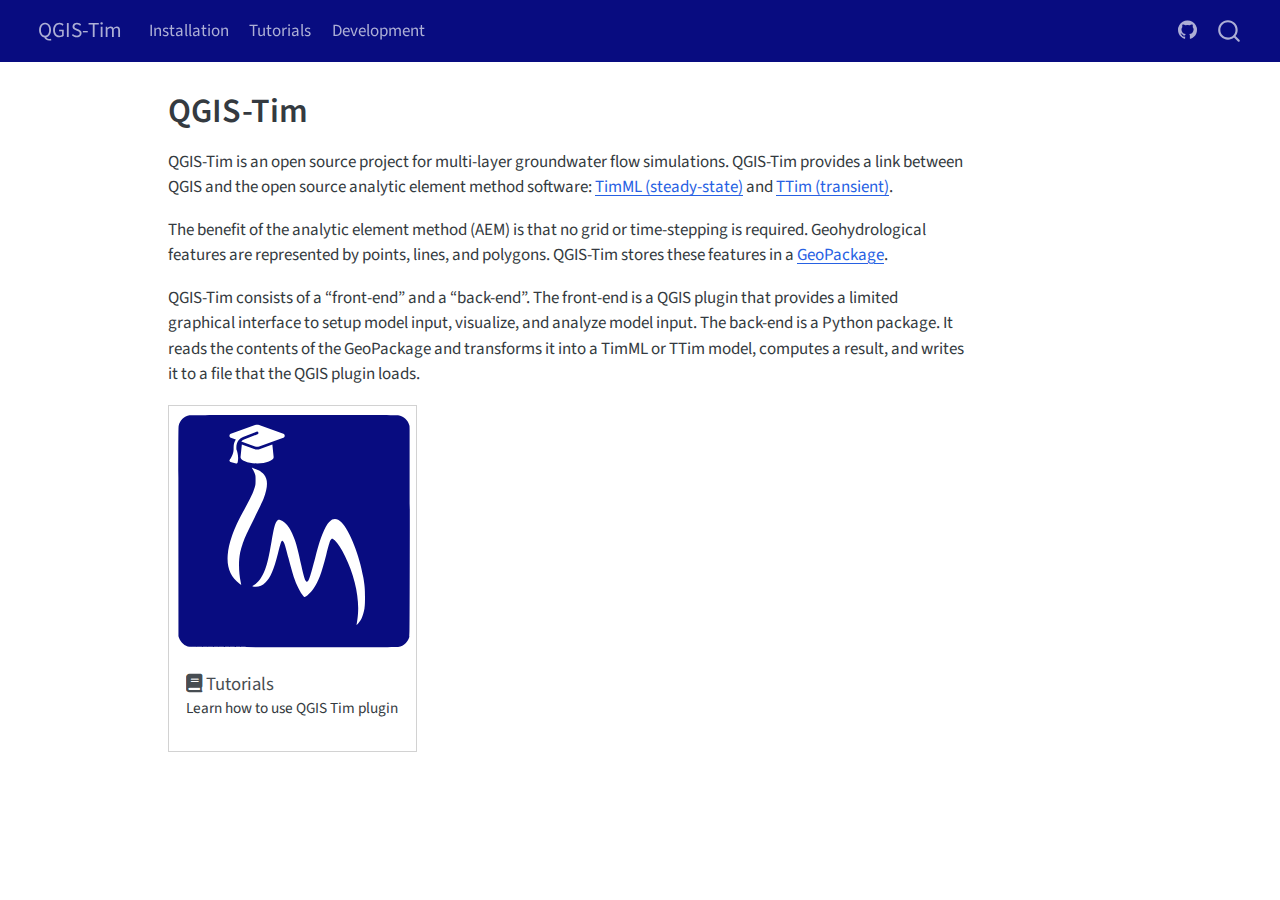
==== index.html @ b5183adb "deploy: fc6806c9f228616074c9424b7f1893e54fc0be7a" ====
<!DOCTYPE html>
<html xmlns="http://www.w3.org/1999/xhtml" lang="en" xml:lang="en"><head>

<meta charset="utf-8">
<meta name="generator" content="quarto-1.4.554">

<meta name="viewport" content="width=device-width, initial-scale=1.0, user-scalable=yes">


<title>QGIS-Tim</title>
<style>
code{white-space: pre-wrap;}
span.smallcaps{font-variant: small-caps;}
div.columns{display: flex; gap: min(4vw, 1.5em);}
div.column{flex: auto; overflow-x: auto;}
div.hanging-indent{margin-left: 1.5em; text-indent: -1.5em;}
ul.task-list{list-style: none;}
ul.task-list li input[type="checkbox"] {
  width: 0.8em;
  margin: 0 0.8em 0.2em -1em; /* quarto-specific, see https://github.com/quarto-dev/quarto-cli/issues/4556 */ 
  vertical-align: middle;
}
</style>


<script src="site_libs/quarto-nav/quarto-nav.js"></script>
<script src="site_libs/quarto-nav/headroom.min.js"></script>
<script src="site_libs/clipboard/clipboard.min.js"></script>
<script src="site_libs/quarto-search/autocomplete.umd.js"></script>
<script src="site_libs/quarto-search/fuse.min.js"></script>
<script src="site_libs/quarto-search/quarto-search.js"></script>
<meta name="quarto:offset" content="./">
<script src="site_libs/quarto-listing/list.min.js"></script>
<script src="site_libs/quarto-listing/quarto-listing.js"></script>
<script src="site_libs/quarto-html/quarto.js"></script>
<script src="site_libs/quarto-html/popper.min.js"></script>
<script src="site_libs/quarto-html/tippy.umd.min.js"></script>
<script src="site_libs/quarto-html/anchor.min.js"></script>
<link href="site_libs/quarto-html/tippy.css" rel="stylesheet">
<link href="site_libs/quarto-html/quarto-syntax-highlighting.css" rel="stylesheet" id="quarto-text-highlighting-styles">
<script src="site_libs/bootstrap/bootstrap.min.js"></script>
<link href="site_libs/bootstrap/bootstrap-icons.css" rel="stylesheet">
<link href="site_libs/bootstrap/bootstrap.min.css" rel="stylesheet" id="quarto-bootstrap" data-mode="light">
<link href="site_libs/quarto-contrib/fontawesome6-0.1.0/all.css" rel="stylesheet">
<link href="site_libs/quarto-contrib/fontawesome6-0.1.0/latex-fontsize.css" rel="stylesheet">
<script id="quarto-search-options" type="application/json">{
  "location": "navbar",
  "copy-button": false,
  "collapse-after": 3,
  "panel-placement": "end",
  "type": "overlay",
  "limit": 50,
  "keyboard-shortcut": [
    "f",
    "/",
    "s"
  ],
  "show-item-context": false,
  "language": {
    "search-no-results-text": "No results",
    "search-matching-documents-text": "matching documents",
    "search-copy-link-title": "Copy link to search",
    "search-hide-matches-text": "Hide additional matches",
    "search-more-match-text": "more match in this document",
    "search-more-matches-text": "more matches in this document",
    "search-clear-button-title": "Clear",
    "search-text-placeholder": "",
    "search-detached-cancel-button-title": "Cancel",
    "search-submit-button-title": "Submit",
    "search-label": "Search"
  }
}</script>
<script>

  window.document.addEventListener("DOMContentLoaded", function (_event) {
    const listingTargetEl = window.document.querySelector('#listing-listing .list');
    if (!listingTargetEl) {
      // No listing discovered, do not attach.
      return; 
    }

    const options = {
      valueNames: ['listing-title','listing-author','listing-image','listing-description',{ data: ['index'] },{ data: ['categories'] },{ data: ['listing-date-sort'] },{ data: ['listing-file-modified-sort'] }],
      
      searchColumns: ["listing-title","listing-author","listing-image","listing-description"],
    };

    window['quarto-listings'] = window['quarto-listings'] || {};
    window['quarto-listings']['listing-listing'] = new List('listing-listing', options);

    if (window['quarto-listing-loaded']) {
      window['quarto-listing-loaded']();
    }
  });

  window.addEventListener('hashchange',() => {
    if (window['quarto-listing-loaded']) {
      window['quarto-listing-loaded']();
    }
  })
  </script>

  <script src="https://polyfill.io/v3/polyfill.min.js?features=es6"></script>
  <script src="https://cdn.jsdelivr.net/npm/mathjax@3/es5/tex-chtml-full.js" type="text/javascript"></script>

<script type="text/javascript">
const typesetMath = (el) => {
  if (window.MathJax) {
    // MathJax Typeset
    window.MathJax.typeset([el]);
  } else if (window.katex) {
    // KaTeX Render
    var mathElements = el.getElementsByClassName("math");
    var macros = [];
    for (var i = 0; i < mathElements.length; i++) {
      var texText = mathElements[i].firstChild;
      if (mathElements[i].tagName == "SPAN") {
        window.katex.render(texText.data, mathElements[i], {
          displayMode: mathElements[i].classList.contains('display'),
          throwOnError: false,
          macros: macros,
          fleqn: false
        });
      }
    }
  }
}
window.Quarto = {
  typesetMath
};
</script>

<link rel="stylesheet" href="_static/styles.css">
</head>

<body class="nav-fixed">

<div id="quarto-search-results"></div>
  <header id="quarto-header" class="headroom fixed-top">
    <nav class="navbar navbar-expand-lg " data-bs-theme="dark">
      <div class="navbar-container container-fluid">
      <div class="navbar-brand-container mx-auto">
    <a href="./index.html" class="navbar-brand navbar-brand-logo">
    <img src="./_static/iMOD-doc-logo.svg" alt="" class="navbar-logo">
    </a>
    <a class="navbar-brand" href="./index.html">
    <span class="navbar-title">QGIS-Tim</span>
    </a>
  </div>
            <div id="quarto-search" class="" title="Search"></div>
          <button class="navbar-toggler" type="button" data-bs-toggle="collapse" data-bs-target="#navbarCollapse" aria-controls="navbarCollapse" aria-expanded="false" aria-label="Toggle navigation" onclick="if (window.quartoToggleHeadroom) { window.quartoToggleHeadroom(); }">
  <span class="navbar-toggler-icon"></span>
</button>
          <div class="collapse navbar-collapse" id="navbarCollapse">
            <ul class="navbar-nav navbar-nav-scroll me-auto">
  <li class="nav-item">
    <a class="nav-link" href="./install.html"> 
<span class="menu-text">Installation</span></a>
  </li>  
  <li class="nav-item">
    <a class="nav-link" href="./tutorial.html"> 
<span class="menu-text">Tutorials</span></a>
  </li>  
  <li class="nav-item">
    <a class="nav-link" href="./developer.html"> 
<span class="menu-text">Development</span></a>
  </li>  
</ul>
            <ul class="navbar-nav navbar-nav-scroll ms-auto">
  <li class="nav-item compact">
    <a class="nav-link" href="https://github.com/Deltares/QGIS-Tim"> <i class="bi bi-github" role="img" aria-label="GitHub">
</i> 
<span class="menu-text"></span></a>
  </li>  
</ul>
          </div> <!-- /navcollapse -->
          <div class="quarto-navbar-tools">
</div>
      </div> <!-- /container-fluid -->
    </nav>
</header>
<!-- content -->
<div id="quarto-content" class="quarto-container page-columns page-rows-contents page-layout-article page-navbar">
<!-- sidebar -->
<!-- margin-sidebar -->
    <div id="quarto-margin-sidebar" class="sidebar margin-sidebar">
        
    </div>
<!-- main -->
<main class="content" id="quarto-document-content">

<header id="title-block-header" class="quarto-title-block default">
<div class="quarto-title">
<h1 class="title">QGIS-Tim</h1>
</div>



<div class="quarto-title-meta">

    
  
    
  </div>
  


</header>


<p>QGIS-Tim is an open source project for multi-layer groundwater flow simulations. QGIS-Tim provides a link between QGIS and the open source analytic element method software: <a href="https://github.com/mbakker7/timml">TimML (steady-state)</a> and <a href="https://github.com/mbakker7/ttim">TTim (transient)</a>.</p>
<p>The benefit of the analytic element method (AEM) is that no grid or time-stepping is required. Geohydrological features are represented by points, lines, and polygons. QGIS-Tim stores these features in a <a href="https://www.geopackage.org/">GeoPackage</a>.</p>
<p>QGIS-Tim consists of a “front-end” and a “back-end”. The front-end is a QGIS plugin that provides a limited graphical interface to setup model input, visualize, and analyze model input. The back-end is a Python package. It reads the contents of the GeoPackage and transforms it into a TimML or TTim model, computes a result, and writes it to a file that the QGIS plugin loads.</p>




<div class="quarto-listing quarto-listing-container-grid" id="listing-listing">
<div class="list grid quarto-listing-cols-3">
<div class="g-col-1" data-index="0" data-listing-file-modified-sort="1716797089364" data-listing-reading-time-sort="1" data-listing-word-count-sort="58">
<a href="./tutorial.html" class="quarto-grid-link">
<div class="quarto-grid-item card h-100 card-left">
<p class="card-img-top">
<img src="./figures/logo/iMOD-tutorial.svg" class="thumbnail-image card-img" style="height: 250px;">
</p>
<div class="card-body post-contents">
<h5 class="no-anchor card-title listing-title">
<i class="fa-solid fa-book" aria-label="book"></i> Tutorials
</h5>
<div class="card-text listing-description">
Learn how to use QGIS Tim plugin
</div>
<div class="card-attribution card-text-small start">
<div class="listing-author">

</div>
</div>
</div>
</div>
</a>
</div>
</div>
<div class="listing-no-matching d-none">
No matching items
</div>
</div></main> <!-- /main -->
<script id="quarto-html-after-body" type="application/javascript">
window.document.addEventListener("DOMContentLoaded", function (event) {
  const toggleBodyColorMode = (bsSheetEl) => {
    const mode = bsSheetEl.getAttribute("data-mode");
    const bodyEl = window.document.querySelector("body");
    if (mode === "dark") {
      bodyEl.classList.add("quarto-dark");
      bodyEl.classList.remove("quarto-light");
    } else {
      bodyEl.classList.add("quarto-light");
      bodyEl.classList.remove("quarto-dark");
    }
  }
  const toggleBodyColorPrimary = () => {
    const bsSheetEl = window.document.querySelector("link#quarto-bootstrap");
    if (bsSheetEl) {
      toggleBodyColorMode(bsSheetEl);
    }
  }
  toggleBodyColorPrimary();  
  const icon = "";
  const anchorJS = new window.AnchorJS();
  anchorJS.options = {
    placement: 'right',
    icon: icon
  };
  anchorJS.add('.anchored');
  const isCodeAnnotation = (el) => {
    for (const clz of el.classList) {
      if (clz.startsWith('code-annotation-')) {                     
        return true;
      }
    }
    return false;
  }
  const clipboard = new window.ClipboardJS('.code-copy-button', {
    text: function(trigger) {
      const codeEl = trigger.previousElementSibling.cloneNode(true);
      for (const childEl of codeEl.children) {
        if (isCodeAnnotation(childEl)) {
          childEl.remove();
        }
      }
      return codeEl.innerText;
    }
  });
  clipboard.on('success', function(e) {
    // button target
    const button = e.trigger;
    // don't keep focus
    button.blur();
    // flash "checked"
    button.classList.add('code-copy-button-checked');
    var currentTitle = button.getAttribute("title");
    button.setAttribute("title", "Copied!");
    let tooltip;
    if (window.bootstrap) {
      button.setAttribute("data-bs-toggle", "tooltip");
      button.setAttribute("data-bs-placement", "left");
      button.setAttribute("data-bs-title", "Copied!");
      tooltip = new bootstrap.Tooltip(button, 
        { trigger: "manual", 
          customClass: "code-copy-button-tooltip",
          offset: [0, -8]});
      tooltip.show();    
    }
    setTimeout(function() {
      if (tooltip) {
        tooltip.hide();
        button.removeAttribute("data-bs-title");
        button.removeAttribute("data-bs-toggle");
        button.removeAttribute("data-bs-placement");
      }
      button.setAttribute("title", currentTitle);
      button.classList.remove('code-copy-button-checked');
    }, 1000);
    // clear code selection
    e.clearSelection();
  });
    var localhostRegex = new RegExp(/^(?:http|https):\/\/localhost\:?[0-9]*\//);
    var mailtoRegex = new RegExp(/^mailto:/);
      var filterRegex = new RegExp('/' + window.location.host + '/');
    var isInternal = (href) => {
        return filterRegex.test(href) || localhostRegex.test(href) || mailtoRegex.test(href);
    }
    // Inspect non-navigation links and adorn them if external
 	var links = window.document.querySelectorAll('a[href]:not(.nav-link):not(.navbar-brand):not(.toc-action):not(.sidebar-link):not(.sidebar-item-toggle):not(.pagination-link):not(.no-external):not([aria-hidden]):not(.dropdown-item):not(.quarto-navigation-tool)');
    for (var i=0; i<links.length; i++) {
      const link = links[i];
      if (!isInternal(link.href)) {
        // undo the damage that might have been done by quarto-nav.js in the case of
        // links that we want to consider external
        if (link.dataset.originalHref !== undefined) {
          link.href = link.dataset.originalHref;
        }
      }
    }
  function tippyHover(el, contentFn, onTriggerFn, onUntriggerFn) {
    const config = {
      allowHTML: true,
      maxWidth: 500,
      delay: 100,
      arrow: false,
      appendTo: function(el) {
          return el.parentElement;
      },
      interactive: true,
      interactiveBorder: 10,
      theme: 'quarto',
      placement: 'bottom-start',
    };
    if (contentFn) {
      config.content = contentFn;
    }
    if (onTriggerFn) {
      config.onTrigger = onTriggerFn;
    }
    if (onUntriggerFn) {
      config.onUntrigger = onUntriggerFn;
    }
    window.tippy(el, config); 
  }
  const noterefs = window.document.querySelectorAll('a[role="doc-noteref"]');
  for (var i=0; i<noterefs.length; i++) {
    const ref = noterefs[i];
    tippyHover(ref, function() {
      // use id or data attribute instead here
      let href = ref.getAttribute('data-footnote-href') || ref.getAttribute('href');
      try { href = new URL(href).hash; } catch {}
      const id = href.replace(/^#\/?/, "");
      const note = window.document.getElementById(id);
      if (note) {
        return note.innerHTML;
      } else {
        return "";
      }
    });
  }
  const xrefs = window.document.querySelectorAll('a.quarto-xref');
  const processXRef = (id, note) => {
    // Strip column container classes
    const stripColumnClz = (el) => {
      el.classList.remove("page-full", "page-columns");
      if (el.children) {
        for (const child of el.children) {
          stripColumnClz(child);
        }
      }
    }
    stripColumnClz(note)
    if (id === null || id.startsWith('sec-')) {
      // Special case sections, only their first couple elements
      const container = document.createElement("div");
      if (note.children && note.children.length > 2) {
        container.appendChild(note.children[0].cloneNode(true));
        for (let i = 1; i < note.children.length; i++) {
          const child = note.children[i];
          if (child.tagName === "P" && child.innerText === "") {
            continue;
          } else {
            container.appendChild(child.cloneNode(true));
            break;
          }
        }
        if (window.Quarto?.typesetMath) {
          window.Quarto.typesetMath(container);
        }
        return container.innerHTML
      } else {
        if (window.Quarto?.typesetMath) {
          window.Quarto.typesetMath(note);
        }
        return note.innerHTML;
      }
    } else {
      // Remove any anchor links if they are present
      const anchorLink = note.querySelector('a.anchorjs-link');
      if (anchorLink) {
        anchorLink.remove();
      }
      if (window.Quarto?.typesetMath) {
        window.Quarto.typesetMath(note);
      }
      // TODO in 1.5, we should make sure this works without a callout special case
      if (note.classList.contains("callout")) {
        return note.outerHTML;
      } else {
        return note.innerHTML;
      }
    }
  }
  for (var i=0; i<xrefs.length; i++) {
    const xref = xrefs[i];
    tippyHover(xref, undefined, function(instance) {
      instance.disable();
      let url = xref.getAttribute('href');
      let hash = undefined; 
      if (url.startsWith('#')) {
        hash = url;
      } else {
        try { hash = new URL(url).hash; } catch {}
      }
      if (hash) {
        const id = hash.replace(/^#\/?/, "");
        const note = window.document.getElementById(id);
        if (note !== null) {
          try {
            const html = processXRef(id, note.cloneNode(true));
            instance.setContent(html);
          } finally {
            instance.enable();
            instance.show();
          }
        } else {
          // See if we can fetch this
          fetch(url.split('#')[0])
          .then(res => res.text())
          .then(html => {
            const parser = new DOMParser();
            const htmlDoc = parser.parseFromString(html, "text/html");
            const note = htmlDoc.getElementById(id);
            if (note !== null) {
              const html = processXRef(id, note);
              instance.setContent(html);
            } 
          }).finally(() => {
            instance.enable();
            instance.show();
          });
        }
      } else {
        // See if we can fetch a full url (with no hash to target)
        // This is a special case and we should probably do some content thinning / targeting
        fetch(url)
        .then(res => res.text())
        .then(html => {
          const parser = new DOMParser();
          const htmlDoc = parser.parseFromString(html, "text/html");
          const note = htmlDoc.querySelector('main.content');
          if (note !== null) {
            // This should only happen for chapter cross references
            // (since there is no id in the URL)
            // remove the first header
            if (note.children.length > 0 && note.children[0].tagName === "HEADER") {
              note.children[0].remove();
            }
            const html = processXRef(null, note);
            instance.setContent(html);
          } 
        }).finally(() => {
          instance.enable();
          instance.show();
        });
      }
    }, function(instance) {
    });
  }
      let selectedAnnoteEl;
      const selectorForAnnotation = ( cell, annotation) => {
        let cellAttr = 'data-code-cell="' + cell + '"';
        let lineAttr = 'data-code-annotation="' +  annotation + '"';
        const selector = 'span[' + cellAttr + '][' + lineAttr + ']';
        return selector;
      }
      const selectCodeLines = (annoteEl) => {
        const doc = window.document;
        const targetCell = annoteEl.getAttribute("data-target-cell");
        const targetAnnotation = annoteEl.getAttribute("data-target-annotation");
        const annoteSpan = window.document.querySelector(selectorForAnnotation(targetCell, targetAnnotation));
        const lines = annoteSpan.getAttribute("data-code-lines").split(",");
        const lineIds = lines.map((line) => {
          return targetCell + "-" + line;
        })
        let top = null;
        let height = null;
        let parent = null;
        if (lineIds.length > 0) {
            //compute the position of the single el (top and bottom and make a div)
            const el = window.document.getElementById(lineIds[0]);
            top = el.offsetTop;
            height = el.offsetHeight;
            parent = el.parentElement.parentElement;
          if (lineIds.length > 1) {
            const lastEl = window.document.getElementById(lineIds[lineIds.length - 1]);
            const bottom = lastEl.offsetTop + lastEl.offsetHeight;
            height = bottom - top;
          }
          if (top !== null && height !== null && parent !== null) {
            // cook up a div (if necessary) and position it 
            let div = window.document.getElementById("code-annotation-line-highlight");
            if (div === null) {
              div = window.document.createElement("div");
              div.setAttribute("id", "code-annotation-line-highlight");
              div.style.position = 'absolute';
              parent.appendChild(div);
            }
            div.style.top = top - 2 + "px";
            div.style.height = height + 4 + "px";
            div.style.left = 0;
            let gutterDiv = window.document.getElementById("code-annotation-line-highlight-gutter");
            if (gutterDiv === null) {
              gutterDiv = window.document.createElement("div");
              gutterDiv.setAttribute("id", "code-annotation-line-highlight-gutter");
              gutterDiv.style.position = 'absolute';
              const codeCell = window.document.getElementById(targetCell);
              const gutter = codeCell.querySelector('.code-annotation-gutter');
              gutter.appendChild(gutterDiv);
            }
            gutterDiv.style.top = top - 2 + "px";
            gutterDiv.style.height = height + 4 + "px";
          }
          selectedAnnoteEl = annoteEl;
        }
      };
      const unselectCodeLines = () => {
        const elementsIds = ["code-annotation-line-highlight", "code-annotation-line-highlight-gutter"];
        elementsIds.forEach((elId) => {
          const div = window.document.getElementById(elId);
          if (div) {
            div.remove();
          }
        });
        selectedAnnoteEl = undefined;
      };
        // Handle positioning of the toggle
    window.addEventListener(
      "resize",
      throttle(() => {
        elRect = undefined;
        if (selectedAnnoteEl) {
          selectCodeLines(selectedAnnoteEl);
        }
      }, 10)
    );
    function throttle(fn, ms) {
    let throttle = false;
    let timer;
      return (...args) => {
        if(!throttle) { // first call gets through
            fn.apply(this, args);
            throttle = true;
        } else { // all the others get throttled
            if(timer) clearTimeout(timer); // cancel #2
            timer = setTimeout(() => {
              fn.apply(this, args);
              timer = throttle = false;
            }, ms);
        }
      };
    }
      // Attach click handler to the DT
      const annoteDls = window.document.querySelectorAll('dt[data-target-cell]');
      for (const annoteDlNode of annoteDls) {
        annoteDlNode.addEventListener('click', (event) => {
          const clickedEl = event.target;
          if (clickedEl !== selectedAnnoteEl) {
            unselectCodeLines();
            const activeEl = window.document.querySelector('dt[data-target-cell].code-annotation-active');
            if (activeEl) {
              activeEl.classList.remove('code-annotation-active');
            }
            selectCodeLines(clickedEl);
            clickedEl.classList.add('code-annotation-active');
          } else {
            // Unselect the line
            unselectCodeLines();
            clickedEl.classList.remove('code-annotation-active');
          }
        });
      }
  const findCites = (el) => {
    const parentEl = el.parentElement;
    if (parentEl) {
      const cites = parentEl.dataset.cites;
      if (cites) {
        return {
          el,
          cites: cites.split(' ')
        };
      } else {
        return findCites(el.parentElement)
      }
    } else {
      return undefined;
    }
  };
  var bibliorefs = window.document.querySelectorAll('a[role="doc-biblioref"]');
  for (var i=0; i<bibliorefs.length; i++) {
    const ref = bibliorefs[i];
    const citeInfo = findCites(ref);
    if (citeInfo) {
      tippyHover(citeInfo.el, function() {
        var popup = window.document.createElement('div');
        citeInfo.cites.forEach(function(cite) {
          var citeDiv = window.document.createElement('div');
          citeDiv.classList.add('hanging-indent');
          citeDiv.classList.add('csl-entry');
          var biblioDiv = window.document.getElementById('ref-' + cite);
          if (biblioDiv) {
            citeDiv.innerHTML = biblioDiv.innerHTML;
          }
          popup.appendChild(citeDiv);
        });
        return popup.innerHTML;
      });
    }
  }
});
</script>
</div> <!-- /content -->




</body></html>
---- site_libs/quarto-html/tippy.css ----
.tippy-box[data-animation=fade][data-state=hidden]{opacity:0}[data-tippy-root]{max-width:calc(100vw - 10px)}.tippy-box{position:relative;background-color:#333;color:#fff;border-radius:4px;font-size:14px;line-height:1.4;white-space:normal;outline:0;transition-property:transform,visibility,opacity}.tippy-box[data-placement^=top]>.tippy-arrow{bottom:0}.tippy-box[data-placement^=top]>.tippy-arrow:before{bottom:-7px;left:0;border-width:8px 8px 0;border-top-color:initial;transform-origin:center top}.tippy-box[data-placement^=bottom]>.tippy-arrow{top:0}.tippy-box[data-placement^=bottom]>.tippy-arrow:before{top:-7px;left:0;border-width:0 8px 8px;border-bottom-color:initial;transform-origin:center bottom}.tippy-box[data-placement^=left]>.tippy-arrow{right:0}.tippy-box[data-placement^=left]>.tippy-arrow:before{border-width:8px 0 8px 8px;border-left-color:initial;right:-7px;transform-origin:center left}.tippy-box[data-placement^=right]>.tippy-arrow{left:0}.tippy-box[data-placement^=right]>.tippy-arrow:before{left:-7px;border-width:8px 8px 8px 0;border-right-color:initial;transform-origin:center right}.tippy-box[data-inertia][data-state=visible]{transition-timing-function:cubic-bezier(.54,1.5,.38,1.11)}.tippy-arrow{width:16px;height:16px;color:#333}.tippy-arrow:before{content:"";position:absolute;border-color:transparent;border-style:solid}.tippy-content{position:relative;padding:5px 9px;z-index:1}
---- site_libs/quarto-html/quarto-syntax-highlighting.css ----
/* quarto syntax highlight colors */
:root {
  --quarto-hl-ot-color: #003B4F;
  --quarto-hl-at-color: #657422;
  --quarto-hl-ss-color: #20794D;
  --quarto-hl-an-color: #5E5E5E;
  --quarto-hl-fu-color: #4758AB;
  --quarto-hl-st-color: #20794D;
  --quarto-hl-cf-color: #003B4F;
  --quarto-hl-op-color: #5E5E5E;
  --quarto-hl-er-color: #AD0000;
  --quarto-hl-bn-color: #AD0000;
  --quarto-hl-al-color: #AD0000;
  --quarto-hl-va-color: #111111;
  --quarto-hl-bu-color: inherit;
  --quarto-hl-ex-color: inherit;
  --quarto-hl-pp-color: #AD0000;
  --quarto-hl-in-color: #5E5E5E;
  --quarto-hl-vs-color: #20794D;
  --quarto-hl-wa-color: #5E5E5E;
  --quarto-hl-do-color: #5E5E5E;
  --quarto-hl-im-color: #00769E;
  --quarto-hl-ch-color: #20794D;
  --quarto-hl-dt-color: #AD0000;
  --quarto-hl-fl-color: #AD0000;
  --quarto-hl-co-color: #5E5E5E;
  --quarto-hl-cv-color: #5E5E5E;
  --quarto-hl-cn-color: #8f5902;
  --quarto-hl-sc-color: #5E5E5E;
  --quarto-hl-dv-color: #AD0000;
  --quarto-hl-kw-color: #003B4F;
}

/* other quarto variables */
:root {
  --quarto-font-monospace: SFMono-Regular, Menlo, Monaco, Consolas, "Liberation Mono", "Courier New", monospace;
}

pre > code.sourceCode > span {
  color: #003B4F;
}

code span {
  color: #003B4F;
}

code.sourceCode > span {
  color: #003B4F;
}

div.sourceCode,
div.sourceCode pre.sourceCode {
  color: #003B4F;
}

code span.ot {
  color: #003B4F;
  font-style: inherit;
}

code span.at {
  color: #657422;
  font-style: inherit;
}

code span.ss {
  color: #20794D;
  font-style: inherit;
}

code span.an {
  color: #5E5E5E;
  font-style: inherit;
}

code span.fu {
  color: #4758AB;
  font-style: inherit;
}

code span.st {
  color: #20794D;
  font-style: inherit;
}

code span.cf {
  color: #003B4F;
  font-style: inherit;
}

code span.op {
  color: #5E5E5E;
  font-style: inherit;
}

code span.er {
  color: #AD0000;
  font-style: inherit;
}

code span.bn {
  color: #AD0000;
  font-style: inherit;
}

code span.al {
  color: #AD0000;
  font-style: inherit;
}

code span.va {
  color: #111111;
  font-style: inherit;
}

code span.bu {
  font-style: inherit;
}

code span.ex {
  font-style: inherit;
}

code span.pp {
  color: #AD0000;
  font-style: inherit;
}

code span.in {
  color: #5E5E5E;
  font-style: inherit;
}

code span.vs {
  color: #20794D;
  font-style: inherit;
}

code span.wa {
  color: #5E5E5E;
  font-style: italic;
}

code span.do {
  color: #5E5E5E;
  font-style: italic;
}

code span.im {
  color: #00769E;
  font-style: inherit;
}

code span.ch {
  color: #20794D;
  font-style: inherit;
}

code span.dt {
  color: #AD0000;
  font-style: inherit;
}

code span.fl {
  color: #AD0000;
  font-style: inherit;
}

code span.co {
  color: #5E5E5E;
  font-style: inherit;
}

code span.cv {
  color: #5E5E5E;
  font-style: italic;
}

code span.cn {
  color: #8f5902;
  font-style: inherit;
}

code span.sc {
  color: #5E5E5E;
  font-style: inherit;
}

code span.dv {
  color: #AD0000;
  font-style: inherit;
}

code span.kw {
  color: #003B4F;
  font-style: inherit;
}

.prevent-inlining {
  content: "</";
}

/*# sourceMappingURL=debc5d5d77c3f9108843748ff7464032.css.map */
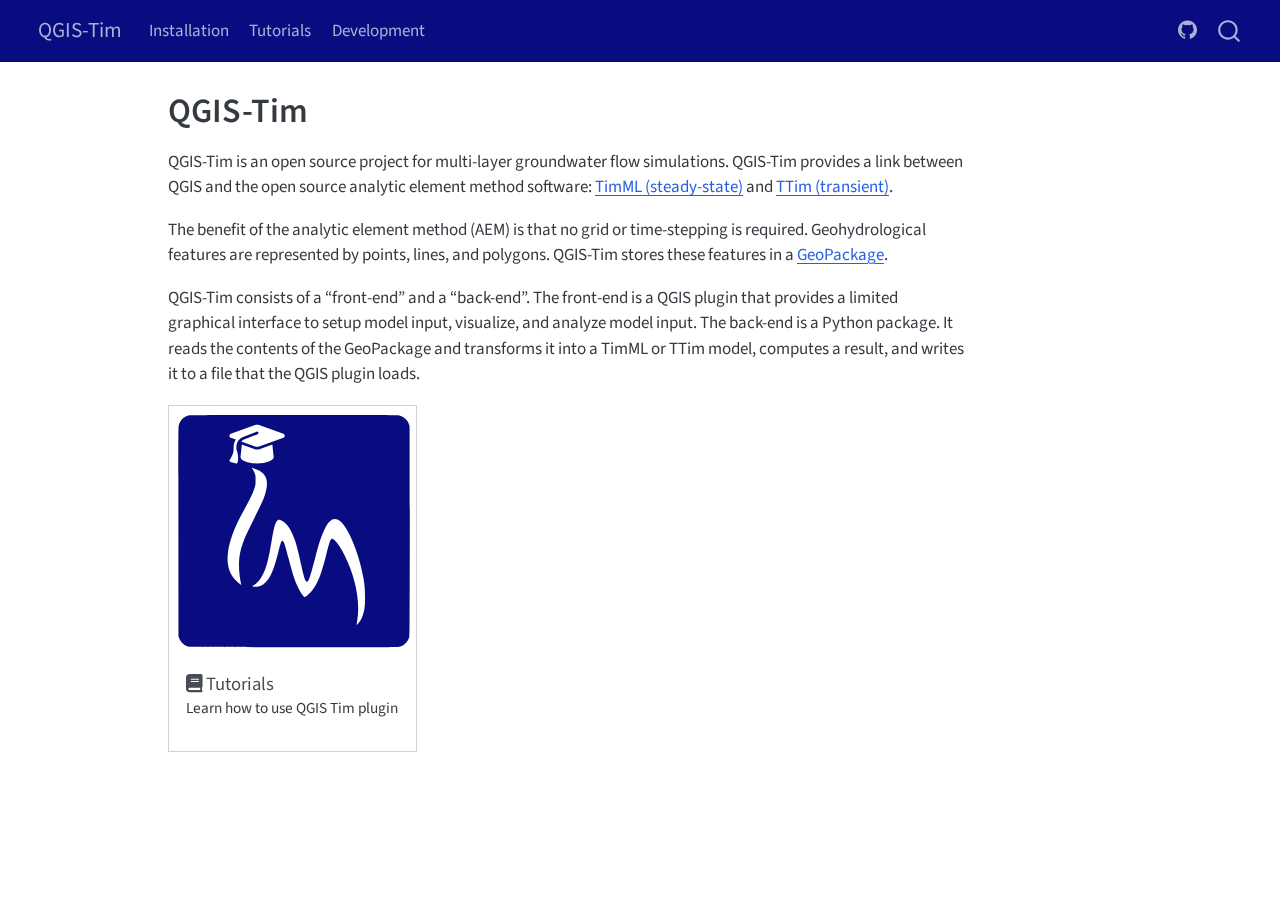
==== commit 79241b8f: "deploy: 3828529b219975ec797ae4420f4074a156e08348" ====
--- a/index.html
+++ b/index.html
@@ -2,7 +2,7 @@
 <html xmlns="http://www.w3.org/1999/xhtml" lang="en" xml:lang="en"><head>
 
 <meta charset="utf-8">
-<meta name="generator" content="quarto-1.4.554">
+<meta name="generator" content="quarto-1.6.39">
 
 <meta name="viewport" content="width=device-width, initial-scale=1.0, user-scalable=yes">
 
@@ -37,10 +37,10 @@
 <script src="site_libs/quarto-html/tippy.umd.min.js"></script>
 <script src="site_libs/quarto-html/anchor.min.js"></script>
 <link href="site_libs/quarto-html/tippy.css" rel="stylesheet">
-<link href="site_libs/quarto-html/quarto-syntax-highlighting.css" rel="stylesheet" id="quarto-text-highlighting-styles">
+<link href="site_libs/quarto-html/quarto-syntax-highlighting-e26003cea8cd680ca0c55a263523d882.css" rel="stylesheet" id="quarto-text-highlighting-styles">
 <script src="site_libs/bootstrap/bootstrap.min.js"></script>
 <link href="site_libs/bootstrap/bootstrap-icons.css" rel="stylesheet">
-<link href="site_libs/bootstrap/bootstrap.min.css" rel="stylesheet" id="quarto-bootstrap" data-mode="light">
+<link href="site_libs/bootstrap/bootstrap-84ede947b78ad032198a25618006d6bf.min.css" rel="stylesheet" append-hash="true" id="quarto-bootstrap" data-mode="light">
 <link href="site_libs/quarto-contrib/fontawesome6-0.1.0/all.css" rel="stylesheet">
 <link href="site_libs/quarto-contrib/fontawesome6-0.1.0/latex-fontsize.css" rel="stylesheet">
 <script id="quarto-search-options" type="application/json">{
@@ -100,7 +100,7 @@
   })
   </script>
 
-  <script src="https://polyfill.io/v3/polyfill.min.js?features=es6"></script>
+  <script src="https://cdnjs.cloudflare.com/polyfill/v3/polyfill.min.js?features=es6"></script>
   <script src="https://cdn.jsdelivr.net/npm/mathjax@3/es5/tex-chtml-full.js" type="text/javascript"></script>
 
 <script type="text/javascript">
@@ -148,7 +148,7 @@
     </a>
   </div>
             <div id="quarto-search" class="" title="Search"></div>
-          <button class="navbar-toggler" type="button" data-bs-toggle="collapse" data-bs-target="#navbarCollapse" aria-controls="navbarCollapse" aria-expanded="false" aria-label="Toggle navigation" onclick="if (window.quartoToggleHeadroom) { window.quartoToggleHeadroom(); }">
+          <button class="navbar-toggler" type="button" data-bs-toggle="collapse" data-bs-target="#navbarCollapse" aria-controls="navbarCollapse" role="menu" aria-expanded="false" aria-label="Toggle navigation" onclick="if (window.quartoToggleHeadroom) { window.quartoToggleHeadroom(); }">
   <span class="navbar-toggler-icon"></span>
 </button>
           <div class="collapse navbar-collapse" id="navbarCollapse">
@@ -174,7 +174,7 @@
   </li>  
 </ul>
           </div> <!-- /navcollapse -->
-          <div class="quarto-navbar-tools">
+            <div class="quarto-navbar-tools">
 </div>
       </div> <!-- /container-fluid -->
     </nav>
@@ -183,7 +183,7 @@
 <div id="quarto-content" class="quarto-container page-columns page-rows-contents page-layout-article page-navbar">
 <!-- sidebar -->
 <!-- margin-sidebar -->
-    <div id="quarto-margin-sidebar" class="sidebar margin-sidebar">
+    <div id="quarto-margin-sidebar" class="sidebar margin-sidebar zindex-bottom">
         
     </div>
 <!-- main -->
@@ -217,11 +217,11 @@
 
 <div class="quarto-listing quarto-listing-container-grid" id="listing-listing">
 <div class="list grid quarto-listing-cols-3">
-<div class="g-col-1" data-index="0" data-listing-file-modified-sort="1716797089364" data-listing-reading-time-sort="1" data-listing-word-count-sort="58">
+<div class="g-col-1" data-index="0" data-listing-file-modified-sort="1733232716726" data-listing-reading-time-sort="1" data-listing-word-count-sort="58">
 <a href="./tutorial.html" class="quarto-grid-link">
 <div class="quarto-grid-item card h-100 card-left">
 <p class="card-img-top">
-<img src="./figures/logo/iMOD-tutorial.svg" class="thumbnail-image card-img" style="height: 250px;">
+<img loading="lazy" src="./figures/logo/iMOD-tutorial.svg" class="thumbnail-image card-img" style="height: 250px;">
 </p>
 <div class="card-body post-contents">
 <h5 class="no-anchor card-title listing-title">
@@ -279,18 +279,7 @@
     }
     return false;
   }
-  const clipboard = new window.ClipboardJS('.code-copy-button', {
-    text: function(trigger) {
-      const codeEl = trigger.previousElementSibling.cloneNode(true);
-      for (const childEl of codeEl.children) {
-        if (isCodeAnnotation(childEl)) {
-          childEl.remove();
-        }
-      }
-      return codeEl.innerText;
-    }
-  });
-  clipboard.on('success', function(e) {
+  const onCopySuccess = function(e) {
     // button target
     const button = e.trigger;
     // don't keep focus
@@ -322,7 +311,27 @@
     }, 1000);
     // clear code selection
     e.clearSelection();
+  }
+  const getTextToCopy = function(trigger) {
+      const codeEl = trigger.previousElementSibling.cloneNode(true);
+      for (const childEl of codeEl.children) {
+        if (isCodeAnnotation(childEl)) {
+          childEl.remove();
+        }
+      }
+      return codeEl.innerText;
+  }
+  const clipboard = new window.ClipboardJS('.code-copy-button:not([data-in-quarto-modal])', {
+    text: getTextToCopy
   });
+  clipboard.on('success', onCopySuccess);
+  if (window.document.getElementById('quarto-embedded-source-code-modal')) {
+    const clipboardModal = new window.ClipboardJS('.code-copy-button[data-in-quarto-modal]', {
+      text: getTextToCopy,
+      container: window.document.getElementById('quarto-embedded-source-code-modal')
+    });
+    clipboardModal.on('success', onCopySuccess);
+  }
     var localhostRegex = new RegExp(/^(?:http|https):\/\/localhost\:?[0-9]*\//);
     var mailtoRegex = new RegExp(/^mailto:/);
       var filterRegex = new RegExp('/' + window.location.host + '/');
@@ -330,7 +339,7 @@
         return filterRegex.test(href) || localhostRegex.test(href) || mailtoRegex.test(href);
     }
     // Inspect non-navigation links and adorn them if external
- 	var links = window.document.querySelectorAll('a[href]:not(.nav-link):not(.navbar-brand):not(.toc-action):not(.sidebar-link):not(.sidebar-item-toggle):not(.pagination-link):not(.no-external):not([aria-hidden]):not(.dropdown-item):not(.quarto-navigation-tool)');
+ 	var links = window.document.querySelectorAll('a[href]:not(.nav-link):not(.navbar-brand):not(.toc-action):not(.sidebar-link):not(.sidebar-item-toggle):not(.pagination-link):not(.no-external):not([aria-hidden]):not(.dropdown-item):not(.quarto-navigation-tool):not(.about-link)');
     for (var i=0; i<links.length; i++) {
       const link = links[i];
       if (!isInternal(link.href)) {
@@ -427,7 +436,6 @@
       if (window.Quarto?.typesetMath) {
         window.Quarto.typesetMath(note);
       }
-      // TODO in 1.5, we should make sure this works without a callout special case
       if (note.classList.contains("callout")) {
         return note.outerHTML;
       } else {
--- a/site_libs/quarto-html/quarto-syntax-highlighting-e26003cea8cd680ca0c55a263523d882.css
+++ b/site_libs/quarto-html/quarto-syntax-highlighting-e26003cea8cd680ca0c55a263523d882.css
@@ -0,0 +1,205 @@
+/* quarto syntax highlight colors */
+:root {
+  --quarto-hl-ot-color: #003B4F;
+  --quarto-hl-at-color: #657422;
+  --quarto-hl-ss-color: #20794D;
+  --quarto-hl-an-color: #5E5E5E;
+  --quarto-hl-fu-color: #4758AB;
+  --quarto-hl-st-color: #20794D;
+  --quarto-hl-cf-color: #003B4F;
+  --quarto-hl-op-color: #5E5E5E;
+  --quarto-hl-er-color: #AD0000;
+  --quarto-hl-bn-color: #AD0000;
+  --quarto-hl-al-color: #AD0000;
+  --quarto-hl-va-color: #111111;
+  --quarto-hl-bu-color: inherit;
+  --quarto-hl-ex-color: inherit;
+  --quarto-hl-pp-color: #AD0000;
+  --quarto-hl-in-color: #5E5E5E;
+  --quarto-hl-vs-color: #20794D;
+  --quarto-hl-wa-color: #5E5E5E;
+  --quarto-hl-do-color: #5E5E5E;
+  --quarto-hl-im-color: #00769E;
+  --quarto-hl-ch-color: #20794D;
+  --quarto-hl-dt-color: #AD0000;
+  --quarto-hl-fl-color: #AD0000;
+  --quarto-hl-co-color: #5E5E5E;
+  --quarto-hl-cv-color: #5E5E5E;
+  --quarto-hl-cn-color: #8f5902;
+  --quarto-hl-sc-color: #5E5E5E;
+  --quarto-hl-dv-color: #AD0000;
+  --quarto-hl-kw-color: #003B4F;
+}
+
+/* other quarto variables */
+:root {
+  --quarto-font-monospace: SFMono-Regular, Menlo, Monaco, Consolas, "Liberation Mono", "Courier New", monospace;
+}
+
+pre > code.sourceCode > span {
+  color: #003B4F;
+}
+
+code span {
+  color: #003B4F;
+}
+
+code.sourceCode > span {
+  color: #003B4F;
+}
+
+div.sourceCode,
+div.sourceCode pre.sourceCode {
+  color: #003B4F;
+}
+
+code span.ot {
+  color: #003B4F;
+  font-style: inherit;
+}
+
+code span.at {
+  color: #657422;
+  font-style: inherit;
+}
+
+code span.ss {
+  color: #20794D;
+  font-style: inherit;
+}
+
+code span.an {
+  color: #5E5E5E;
+  font-style: inherit;
+}
+
+code span.fu {
+  color: #4758AB;
+  font-style: inherit;
+}
+
+code span.st {
+  color: #20794D;
+  font-style: inherit;
+}
+
+code span.cf {
+  color: #003B4F;
+  font-weight: bold;
+  font-style: inherit;
+}
+
+code span.op {
+  color: #5E5E5E;
+  font-style: inherit;
+}
+
+code span.er {
+  color: #AD0000;
+  font-style: inherit;
+}
+
+code span.bn {
+  color: #AD0000;
+  font-style: inherit;
+}
+
+code span.al {
+  color: #AD0000;
+  font-style: inherit;
+}
+
+code span.va {
+  color: #111111;
+  font-style: inherit;
+}
+
+code span.bu {
+  font-style: inherit;
+}
+
+code span.ex {
+  font-style: inherit;
+}
+
+code span.pp {
+  color: #AD0000;
+  font-style: inherit;
+}
+
+code span.in {
+  color: #5E5E5E;
+  font-style: inherit;
+}
+
+code span.vs {
+  color: #20794D;
+  font-style: inherit;
+}
+
+code span.wa {
+  color: #5E5E5E;
+  font-style: italic;
+}
+
+code span.do {
+  color: #5E5E5E;
+  font-style: italic;
+}
+
+code span.im {
+  color: #00769E;
+  font-style: inherit;
+}
+
+code span.ch {
+  color: #20794D;
+  font-style: inherit;
+}
+
+code span.dt {
+  color: #AD0000;
+  font-style: inherit;
+}
+
+code span.fl {
+  color: #AD0000;
+  font-style: inherit;
+}
+
+code span.co {
+  color: #5E5E5E;
+  font-style: inherit;
+}
+
+code span.cv {
+  color: #5E5E5E;
+  font-style: italic;
+}
+
+code span.cn {
+  color: #8f5902;
+  font-style: inherit;
+}
+
+code span.sc {
+  color: #5E5E5E;
+  font-style: inherit;
+}
+
+code span.dv {
+  color: #AD0000;
+  font-style: inherit;
+}
+
+code span.kw {
+  color: #003B4F;
+  font-weight: bold;
+  font-style: inherit;
+}
+
+.prevent-inlining {
+  content: "</";
+}
+
+/*# sourceMappingURL=e90e9ab646ea9b1aaa61e089606e0f97.css.map */
